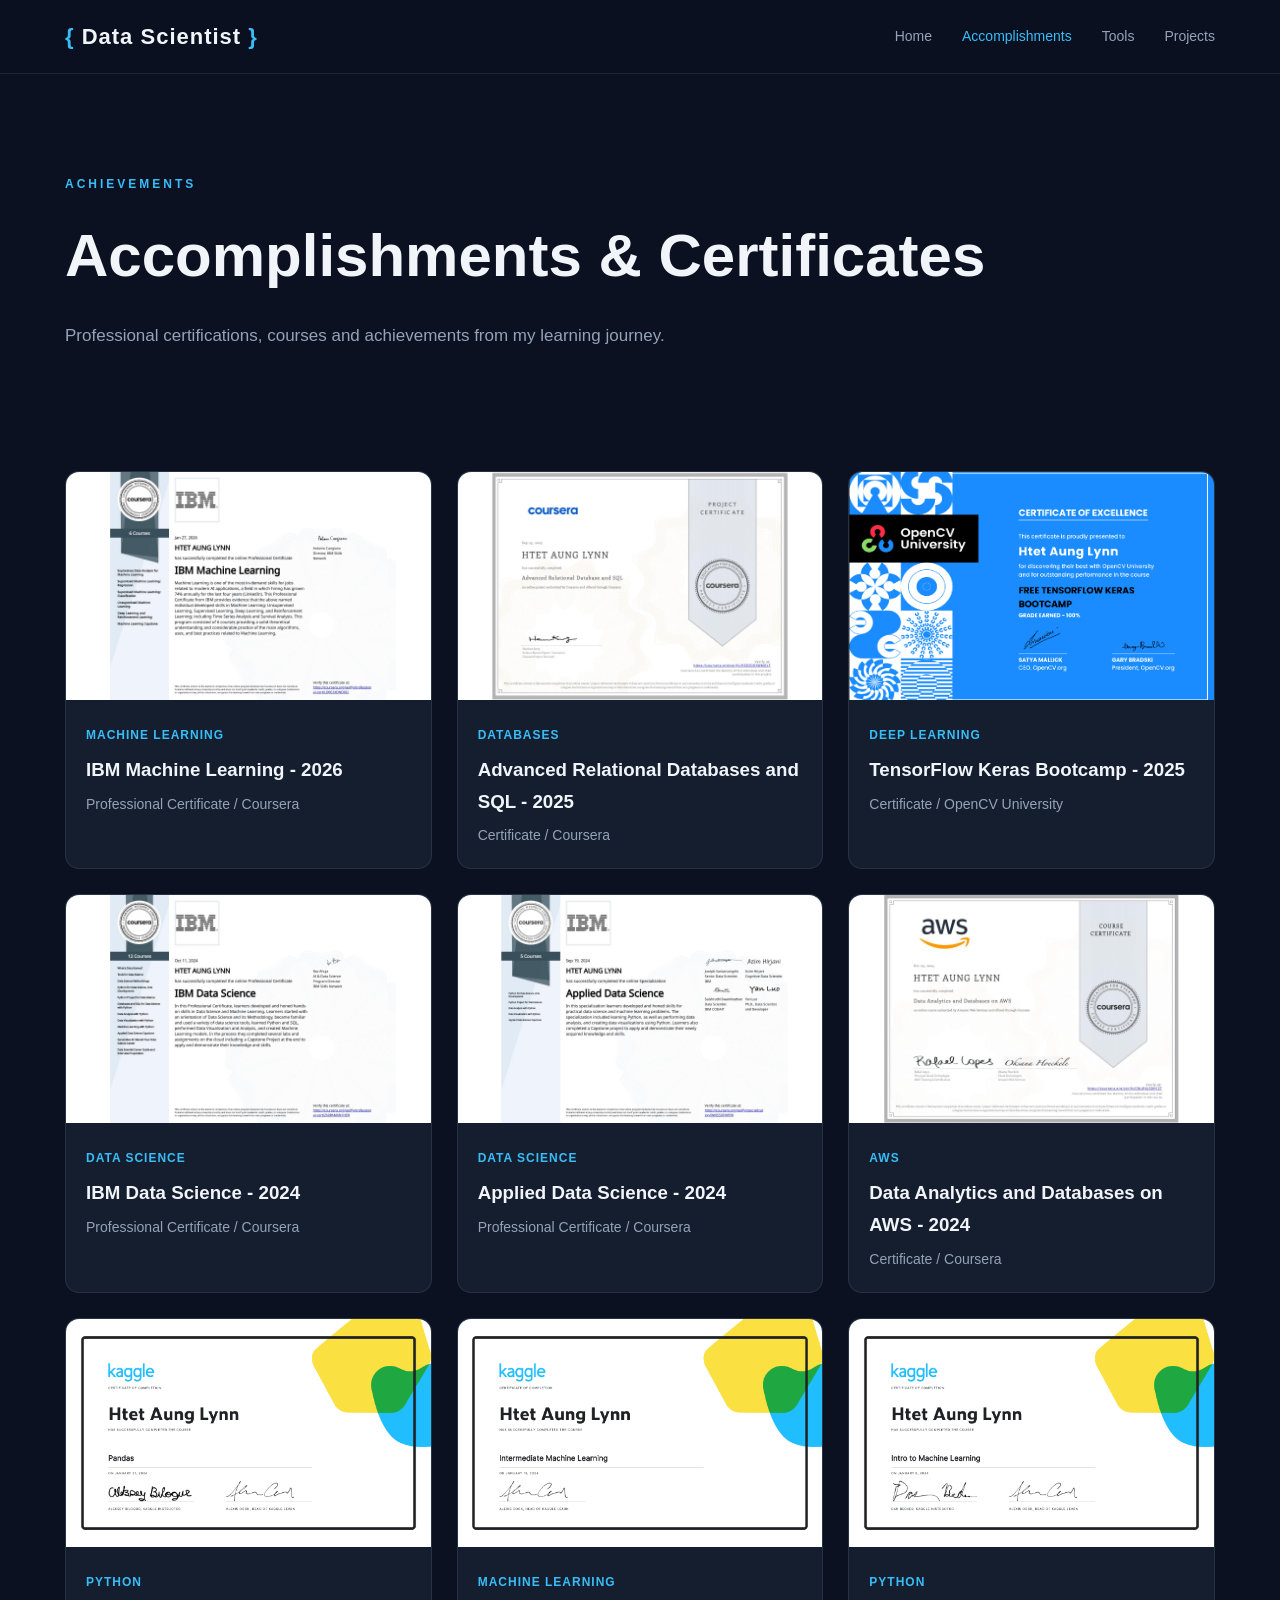
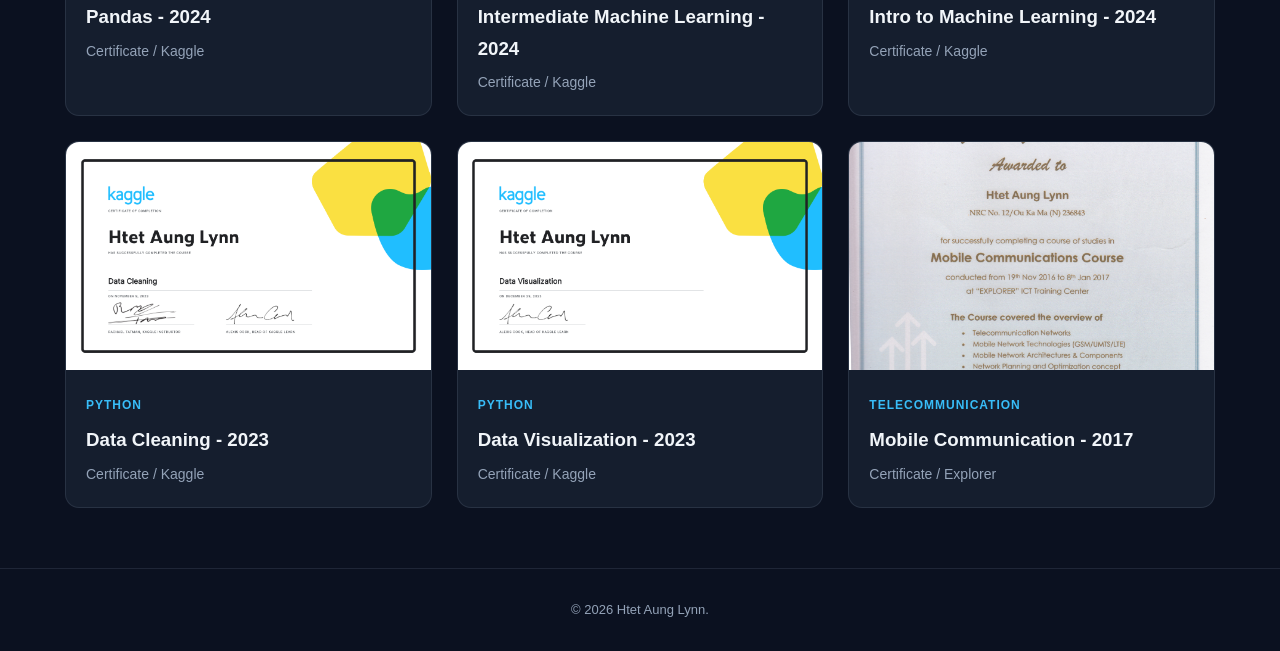
==== accomplishments.html @ 270af7d4 "updated project" ====
<!DOCTYPE html>
<html lang="en">
<head>

    <meta charset="UTF-8">
    <meta name="viewport" content="width=device-width, initial-scale=1.0">

    <title>Accomplishments | Your Name</title>

    <link rel="stylesheet" href="css/style.css">

</head>

<body>

<header class="navbar">

    <div class="nav-container">

        <a href="index.html" class="logo">
            <span class="logo-bracket">{</span>
            Data Scientist
            <span class="logo-bracket">}</span>
        </a>

        <nav>
            <a href="index.html">Home</a>
            <a href="accomplishments.html" class="active">
                Accomplishments
            </a>
            <a href="tools.html">Tools</a>
            <a href="projects.html">Projects</a>
        </nav>

    </div>

</header>


<main>

<section class="page-header">

    <p class="section-label">
        ACHIEVEMENTS
    </p>

    <h1>
        Accomplishments & <span>Certificates</span>
    </h1>

    <p>
        Professional certifications, courses and achievements
        from my learning journey.
    </p>

</section>


<section class="section">

    <div class="certificate-grid">


        <!-- CERTIFICATE 1 -->
        <article class="certificate-card">

            <a
                href="https://coursera.org/share/52218aaac02db704bbf2cb721edeb2ae"
                target="_blank"
                rel="noopener noreferrer"
            >

                <div class="certificate-thumbnail">

                    <img
                        src="assets/certificates/IBM ML Professional Certificate.jpeg"
                        alt="Machine Learning Certificate"
                    >

                    <div class="thumbnail-overlay">
                        View Certificate ↗
                    </div>

                </div>

            </a>

            <div class="certificate-content">

                <span>
                    Machine Learning
                </span>

                <h3>
                    IBM Machine Learning - 2026
                </h3>

                <p>
                    Professional Certificate / Coursera
                </p>

            </div>

        </article>

        <!-- CERTIFICATE 2 -->

        <article class="certificate-card">

            <a
                href="https://coursera.org/share/31aad1fbf81365c513f092770e7d085b"
                target="_blank"
                rel="noopener noreferrer"
            >

                <div class="certificate-thumbnail">

                    <img
                        src="assets/certificates/Advanced Relational Databases and SQL.jpeg"
                        alt="SQL Certificate"
                    >

                    <div class="thumbnail-overlay">
                        View Certificate ↗
                    </div>

                </div>

            </a>

            <div class="certificate-content">

                <span>
                    Databases
                </span>

                <h3>
                    Advanced Relational Databases and SQL - 2025
                </h3>

                <p>
                    Certificate / Coursera
                </p>

            </div>

        </article>

        <!-- CERTIFICATE 3 -->
        <article class="certificate-card">

            <a
                href="https://courses.opencv.org/certificates/101e56e16ba241e18386dcf1e3787c01"
                target="_blank"
                rel="noopener noreferrer"
            >

                <div class="certificate-thumbnail">

                    <img
                        src="assets/certificates/TensorFlow Keras Bootcamp.png"
                        alt="Deep Learning Certificate"
                    >

                    <div class="thumbnail-overlay">
                        View Certificate ↗
                    </div>

                </div>

            </a>

            <div class="certificate-content">

                <span>
                    Deep Learning
                </span>

                <h3>
                    TensorFlow Keras Bootcamp - 2025
                </h3>

                <p>
                    Certificate / OpenCV University
                </p>

            </div>

        </article>


         <!-- CERTIFICATE 4 -->

        <article class="certificate-card">

            <a
                href="https://coursera.org/share/b3f3ed6c0f04268864abe30772908387"
                target="_blank"
                rel="noopener noreferrer"
            >

                <div class="certificate-thumbnail">

                    <img
                        src="assets/certificates/IBM DS Professional Certificate.jpeg"
                        alt="Data Science Certificate"
                    >

                    <div class="thumbnail-overlay">
                        View Certificate ↗
                    </div>

                </div>

            </a>

            <div class="certificate-content">

                <span>
                    Data Science
                </span>

                <h3>
                    IBM Data Science - 2024
                </h3>

                <p>
                    Professional Certificate / Coursera
                </p>

            </div>

        </article>


        <!-- CERTIFICATE 5 -->
        <article class="certificate-card">

            <a
                href="https://coursera.org/share/ef9991bd92791e7d59297984baf803f2"
                target="_blank"
                rel="noopener noreferrer"
            >

                <div class="certificate-thumbnail">

                    <img
                        src="assets/certificates/Applied DS ProfessionalCertificate.jpeg"
                        alt="Data Science Certificate"
                    >

                    <div class="thumbnail-overlay">
                        View Certificate ↗
                    </div>

                </div>

            </a>

            <div class="certificate-content">

                <span>
                    Data Science
                </span>

                <h3>
                    Applied Data Science - 2024
                </h3>

                <p>
                    Professional Certificate / Coursera
                </p>

            </div>

        </article>


        <!-- CERTIFICATE 6 -->

        <article class="certificate-card">

            <a
                href="https://coursera.org/share/c3947a4b3f90aef9018c26f62bd3123c"
                target="_blank"
                rel="noopener noreferrer"
            >

                <div class="certificate-thumbnail">

                    <img
                        src="assets/certificates/Data Analytics and Databases on AWS.jpeg"
                        alt="AWS Certificate"
                    >

                    <div class="thumbnail-overlay">
                        View Certificate ↗
                    </div>

                </div>

            </a>

            <div class="certificate-content">

                <span>
                    AWS
                </span>

                <h3>
                    Data Analytics and Databases on AWS - 2024
                </h3>

                <p>
                    Certificate / Coursera
                </p>

            </div>

        </article>


        <!-- CERTIFICATE 7 -->
        <article class="certificate-card">

            <a
                href="https://www.kaggle.com/learn/certification/htetaunglynn/pandas"
                target="_blank"
                rel="noopener noreferrer"
            >

                <div class="certificate-thumbnail">

                    <img
                        src="assets/certificates/Pandas.png"
                        alt="Python Certificate"
                    >

                    <div class="thumbnail-overlay">
                        View Certificate ↗
                    </div>

                </div>

            </a>

            <div class="certificate-content">

                <span>
                    Python
                </span>

                <h3>
                    Pandas - 2024
                </h3>

                <p>
                    Certificate / Kaggle
                </p>

            </div>

        </article>


        <!-- CERTIFICATE 8 -->
        <article class="certificate-card">

            <a
                href="https://www.kaggle.com/learn/certification/htetaunglynn/intermediate-machine-learning"
                target="_blank"
                rel="noopener noreferrer"
            >

                <div class="certificate-thumbnail">

                    <img
                        src="assets/certificates/Intermediate ML.png"
                        alt="ML Certificate"
                    >

                    <div class="thumbnail-overlay">
                        View Certificate ↗
                    </div>

                </div>

            </a>

            <div class="certificate-content">

                <span>
                    Machine Learning
                </span>

                <h3>
                    Intermediate Machine Learning - 2024
                </h3>

                <p>
                    Certificate / Kaggle
                </p>

            </div>

        </article>


        <!-- CERTIFICATE 9 -->
        <article class="certificate-card">

            <a
                href="https://www.kaggle.com/learn/certification/htetaunglynn/intro-to-machine-learning"
                target="_blank"
                rel="noopener noreferrer"
            >

                <div class="certificate-thumbnail">

                    <img
                        src="assets/certificates/Intro to ML.png"
                        alt="Machine Learning Certificate"
                    >

                    <div class="thumbnail-overlay">
                        View Certificate ↗
                    </div>

                </div>

            </a>

            <div class="certificate-content">

                <span>
                    Python
                </span>

                <h3>
                    Intro to Machine Learning - 2024
                </h3>

                <p>
                    Certificate / Kaggle
                </p>

            </div>

        </article>


         <!-- CERTIFICATE 10-->
        <article class="certificate-card">

            <a
                href="https://www.kaggle.com/learn/certification/htetaunglynn/data-cleaning"
                target="_blank"
                rel="noopener noreferrer"
            >

                <div class="certificate-thumbnail">

                    <img
                        src="assets/certificates/Data Cleaning.png"
                        alt="Data Cleaning Certificate"
                    >

                    <div class="thumbnail-overlay">
                        View Certificate ↗
                    </div>

                </div>

            </a>

            <div class="certificate-content">

                <span>
                    Python
                </span>

                <h3>
                    Data Cleaning - 2023
                </h3>

                <p>
                    Certificate / Kaggle
                </p>

            </div>

        </article>


        <!-- CERTIFICATE 11 -->

        <article class="certificate-card">

            <a
                href="https://www.kaggle.com/learn/certification/htetaunglynn/data-visualization"
                target="_blank"
                rel="noopener noreferrer"
            >

                <div class="certificate-thumbnail">

                    <img
                        src="assets/certificates/Data Visualization.png"
                        alt="Data Visualization Certificate"
                    >

                    <div class="thumbnail-overlay">
                        View Certificate ↗
                    </div>

                </div>

            </a>

            <div class="certificate-content">

                <span>
                    Python
                </span>

                <h3>
                    Data Visualization - 2023
                </h3>

                <p>
                    Certificate / Kaggle
                </p>

            </div>

        </article>


        <!-- CERTIFICATE 12 -->
        <article class="certificate-card">

            <a
                href="https://drive.google.com/file/d/1hGk6SyRWwu_gIDI6Ja1L5zTV8Dnj66u2/view?usp=sharing"
                target="_blank"
                rel="noopener noreferrer"
            >

                <div class="certificate-thumbnail">

                    <img
                        src="assets/certificates/Mobile Communication.jpg"
                        alt="Telecommunication Certificate"
                    >

                    <div class="thumbnail-overlay">
                        View Certificate ↗
                    </div>

                </div>

            </a>

            <div class="certificate-content">

                <span>
                    Telecommunication
                </span>

                <h3>
                    Mobile Communication - 2017
                </h3>

                <p>
                    Certificate / Explorer
                </p>

            </div>

        </article>


    </div>

</section>

</main>


<footer>

    <p>
        © <span id="year"></span> Htet Aung Lynn.
    </p>

</footer>


<script src="js/script.js"></script>

</body>
</html>
---- css/style.css ----
/* ==============================
   GLOBAL
================================ */

* {
    margin: 0;
    padding: 0;
    box-sizing: border-box;
}

:root {
    --bg: #0b1120;
    --bg-secondary: #111827;
    --card: #151e2e;

    --text: #f1f5f9;
    --text-secondary: #94a3b8;

    --accent: #38bdf8;
    --accent-dark: #0284c7;

    --border: rgba(148, 163, 184, 0.15);

    --max-width: 1200px;
}

html {
    scroll-behavior: smooth;
}

body {
    font-family:
        Inter,
        -apple-system,
        BlinkMacSystemFont,
        "Segoe UI",
        sans-serif;

    background: var(--bg);
    color: var(--text);

    line-height: 1.7;
}


/* ==============================
   NAVBAR
================================ */

.navbar {
    position: sticky;
    top: 0;

    z-index: 1000;

    background: rgba(11, 17, 32, 0.9);

    backdrop-filter: blur(12px);

    border-bottom: 1px solid var(--border);
}

.nav-container {
    max-width: var(--max-width);

    margin: auto;

    padding: 18px 25px;

    display: flex;

    align-items: center;

    justify-content: space-between;
}

.logo {
    text-decoration: none;

    color: var(--text);

    font-size: 22px;

    font-weight: 800;

    letter-spacing: 1px;
}

.logo-bracket {
    color: var(--accent);
}

nav {
    display: flex;

    gap: 30px;
}

nav a {
    color: var(--text-secondary);

    text-decoration: none;

    font-size: 14px;

    font-weight: 500;

    transition: 0.3s;
}

nav a:hover,
nav a.active {
    color: var(--accent);
}


/* ==============================
   HERO
================================ */

.hero {
    min-height: 65vh;

    max-width: var(--max-width);

    margin: auto;

    padding: 80px 25px;

    display: grid;

    grid-template-columns: 1.5fr 0.7fr;

    gap: 60px;

    align-items: center;
}

.hero-content {
    max-width: 800px;
}

.hero-tag {
    color: var(--accent);

    font-size: 13px;

    font-weight: 700;

    letter-spacing: 3px;

    margin-bottom: 20px;
}

.hero h1 {
    font-size: clamp(40px, 6vw, 78px);

    line-height: 1.1;

    margin-bottom: 15px;

    white-space: nowrap;
}

.hero h1 span {
    color: var(--accent);
}

.hero h2 {
    font-size: clamp(22px, 3vw, 32px);

    color: var(--text-secondary);

    font-weight: 500;

    margin-bottom: 25px;
}

.hero-description {
    color: var(--text-secondary);

    font-size: 18px;

    max-width: 650px;

    margin-bottom: 35px;
}


/* ==============================
   HERO PHOTO
================================ */

.hero-photo {
    display: flex;

    justify-content: center;

    align-items: center;
}

.photo-frame {
    width: 320px;

    height: 390px;

    position: relative;

    padding: 6px;

    border-radius: 20px;

    background:
        linear-gradient(
            135deg,
            var(--accent),
            transparent 70%
        );

    box-shadow:
        0 25px 60px rgba(0, 0, 0, 0.35);
}

.photo-frame img {
    width: 100%;

    height: 100%;

    display: block;

    object-fit: cover;

    object-position: center;

    border-radius: 15px;

    background: var(--card);
}


/* ==============================
   BUTTONS
================================ */

.hero-buttons {
    display: flex;

    gap: 12px;

    flex-wrap: wrap;
}

.btn {
    display: inline-block;

    padding: 12px 22px;

    border-radius: 8px;

    text-decoration: none;

    font-weight: 600;

    transition: 0.3s;

    white-space: nowrap;
}

.primary-btn {
    background: var(--accent);

    color: #06121c;
}

.primary-btn:hover {
    background: #7dd3fc;

    transform: translateY(-2px);
}

.secondary-btn {
    border: 1px solid var(--border);

    color: var(--text);
}

.secondary-btn:hover {
    border-color: var(--accent);

    color: var(--accent);

    transform: translateY(-2px);
}


/* ==============================
   SECTIONS
================================ */

.section {
    max-width: var(--max-width);

    margin: auto;

    padding: 60px 25px;
}

.section-heading {
    margin-bottom: 45px;
}

.section-label {
    color: var(--accent);

    font-size: 12px;

    font-weight: 700;

    letter-spacing: 3px;

    margin-bottom: 10px;
}

.section-heading h2 {
    font-size: 38px;

    line-height: 1.2;
}


/* ==============================
   ABOUT - ENHANCED
================================ */

.about-grid {
    display: grid;

    grid-template-columns: 1.5fr 1fr;

    gap: 60px;

    align-items: start;
}

.about-text p {
    color: var(--text-secondary);

    font-size: 17px;

    margin-bottom: 20px;
}

.about-title {
    color: var(--accent);

    font-size: 16px;

    letter-spacing: 1.5px;

    line-height: 1.6;

    margin-bottom: 25px;
}

.about-card {
    background: var(--card);

    border: 1px solid var(--border);

    border-radius: 14px;

    padding: 25px;
}

.info-item {
    display: flex;

    justify-content: space-between;

    gap: 20px;

    padding: 15px 0;

    border-bottom: 1px solid var(--border);
}

.info-item:last-child {
    border-bottom: none;
}

.info-item span {
    color: var(--text-secondary);
}

.info-item strong {
    text-align: right;
}


/* ==============================
   FEATURE PROJECTS IN ABOUT
================================ */

.about-features {
    margin-top: 70px;
}

.about-features > h3,
.toolkit-section > h3 {
    font-size: 25px;

    margin-bottom: 25px;
}

.feature-project-list {
    display: grid;

    gap: 15px;
}

.feature-project {
    display: grid;

    grid-template-columns: 55px 1fr;

    gap: 20px;

    padding: 22px;

    background: var(--card);

    border: 1px solid var(--border);

    border-radius: 12px;

    transition: 0.3s;
}

.feature-project:hover {
    border-color: var(--accent);

    transform: translateX(5px);
}

.feature-number {
    color: var(--accent);

    font-size: 14px;

    font-weight: 800;

    padding-top: 3px;
}

.feature-project h4 {
    font-size: 17px;

    margin-bottom: 7px;
}

.feature-project p {
    color: var(--text-secondary);

    font-size: 14px;

    line-height: 1.7;
}


/* ==============================
   TECHNICAL TOOLKIT
================================ */

.toolkit-section {
    margin-top: 70px;
}

.toolkit-grid {
    display: grid;

    grid-template-columns:
        repeat(2, 1fr);

    gap: 15px;
}

.toolkit-item {
    padding: 20px;

    background: var(--card);

    border: 1px solid var(--border);

    border-radius: 10px;
}

.toolkit-item span {
    display: block;

    color: var(--accent);

    font-size: 13px;

    font-weight: 700;

    margin-bottom: 8px;
}

.toolkit-item p {
    color: var(--text-secondary);

    font-size: 14px;
}


/* ==============================
   CAREER OBJECTIVE
================================ */

.career-objective {
    margin-top: 70px;

    padding: 35px;

    text-align: center;

    background:
        linear-gradient(
            135deg,
            rgba(56, 189, 248, 0.08),
            rgba(56, 189, 248, 0.02)
        );

    border: 1px solid rgba(56, 189, 248, 0.2);

    border-radius: 14px;
}

.career-objective h3 {
    font-size: 24px;

    margin-bottom: 8px;
}

.career-objective p:last-child {
    color: var(--text-secondary);

    font-size: 15px;
}


/* ==============================
   SKILLS
================================ */

.skills-section {
    background: var(--bg-secondary);
}

.skills-grid {
    display: grid;

    grid-template-columns:
        repeat(3, 1fr);

    gap: 20px;
}

.skill-card {
    background: var(--card);

    border: 1px solid var(--border);

    border-radius: 12px;

    padding: 25px;

    transition: 0.3s;
}

.skill-card:hover {
    transform: translateY(-5px);

    border-color: var(--accent);
}

.skill-icon {
    color: var(--accent);

    font-weight: 800;

    font-size: 18px;

    margin-bottom: 15px;
}

.skill-card h3 {
    margin-bottom: 5px;
}

.skill-card p {
    color: var(--text-secondary);

    font-size: 14px;
}


/* ==============================
   PAGE HEADER
================================ */

.page-header {
    max-width: var(--max-width);

    margin: auto;

    padding: 100px 25px 60px;
}

.page-header h1 {
    font-size: clamp(40px, 6vw, 60px);

    margin-bottom: 15px;
}

.page-header > p:last-child {
    color: var(--text-secondary);

    max-width: 650px;

    font-size: 17px;
}


/* ==============================
   CERTIFICATES
================================ */

.certificate-grid {
    display: grid;

    grid-template-columns:
        repeat(3, 1fr);

    gap: 25px;
}

.certificate-card {
    background: var(--card);

    border: 1px solid var(--border);

    border-radius: 14px;

    overflow: hidden;

    transition: 0.3s;
}

.certificate-card:hover {
    transform: translateY(-5px);

    border-color: var(--accent);
}

.certificate-thumbnail {
    position: relative;

    aspect-ratio: 16 / 10;

    overflow: hidden;
}

.certificate-thumbnail img {
    width: 100%;

    height: 100%;

    object-fit: cover;

    display: block;

    transition: 0.4s;
}

.thumbnail-overlay {
    position: absolute;

    inset: 0;

    display: flex;

    align-items: center;

    justify-content: center;

    background: rgba(2, 132, 199, 0.8);

    color: white;

    font-weight: 700;

    opacity: 0;

    transition: 0.3s;
}

.certificate-thumbnail:hover img {
    transform: scale(1.05);
}

.certificate-thumbnail:hover .thumbnail-overlay {
    opacity: 1;
}

.certificate-content {
    padding: 20px;
}

.certificate-content span,
.project-category,
.tool-category {
    color: var(--accent);

    font-size: 12px;

    font-weight: 700;

    text-transform: uppercase;

    letter-spacing: 1px;
}

.certificate-content h3 {
    margin: 7px 0;
}

.certificate-content p {
    color: var(--text-secondary);

    font-size: 14px;
}


/* ==============================
   PROJECTS
================================ */

.project-preview-grid,
.projects-grid {
    display: grid;

    grid-template-columns:
        repeat(3, 1fr);

    gap: 25px;
}

.project-card,
.portfolio-project {
    background: var(--card);

    border: 1px solid var(--border);

    border-radius: 14px;

    overflow: hidden;

    transition: 0.3s;
}

.project-card:hover,
.portfolio-project:hover {
    transform: translateY(-5px);

    border-color: var(--accent);
}

.project-image {
    height: 200px;

    display: flex;

    align-items: center;

    justify-content: center;

    background:
        linear-gradient(
            135deg,
            #111827,
            #1e293b
        );

    color: var(--accent);

    font-size: 13px;

    font-weight: 800;

    letter-spacing: 2px;
}

.project-content {
    padding: 22px;
}

.project-content h3 {
    margin: 8px 0 10px;

    font-size: 20px;
}

.project-content p {
    color: var(--text-secondary);

    font-size: 14px;

    margin-bottom: 15px;
}

.project-content a,
.tool-content a {
    color: var(--accent);

    text-decoration: none;

    font-weight: 600;

    font-size: 14px;
}

.project-tech,
.tool-tech {
    display: flex;

    gap: 7px;

    flex-wrap: wrap;

    margin-bottom: 18px;
}

.project-tech span,
.tool-tech span {
    background: rgba(56, 189, 248, 0.08);

    border: 1px solid rgba(56, 189, 248, 0.15);

    color: var(--text-secondary);

    padding: 4px 8px;

    border-radius: 5px;

    font-size: 11px;
}


/* ==============================
   PROJECT FILTERS
================================ */

.project-filters {
    display: flex;

    gap: 10px;

    flex-wrap: wrap;

    margin-bottom: 35px;
}

.filter-btn {
    background: transparent;

    border: 1px solid var(--border);

    color: var(--text-secondary);

    padding: 9px 18px;

    border-radius: 20px;

    cursor: pointer;

    transition: 0.3s;
}

.filter-btn:hover,
.filter-btn.active {
    background: var(--accent);

    color: #06121c;

    border-color: var(--accent);
}


/* ==============================
   TOOLS
================================ */

.tools-grid {
    display: grid;

    grid-template-columns:
        repeat(2, 1fr);

    gap: 25px;
}

.tool-card {
    display: grid;

    grid-template-columns: 100px 1fr;

    gap: 25px;

    background: var(--card);

    border: 1px solid var(--border);

    border-radius: 14px;

    padding: 25px;

    transition: 0.3s;
}

.tool-card:hover {
    transform: translateY(-5px);

    border-color: var(--accent);
}

.tool-icon {
    height: 100px;

    width: 100px;

    display: flex;

    align-items: center;

    justify-content: center;

    background: var(--bg-secondary);

    border-radius: 12px;

    color: var(--accent);

    font-weight: 800;

    font-size: 20px;
}

.tool-content h3 {
    margin: 5px 0 10px;
}

.tool-content p {
    color: var(--text-secondary);

    font-size: 14px;

    margin-bottom: 15px;
}


/* ==============================
   CENTER BUTTON
================================ */

.center-button {
    text-align: center;

    margin-top: 45px;
}


/* ==============================
   FOOTER
================================ */

footer {
    border-top: 1px solid var(--border);

    padding: 30px 25px;

    text-align: center;

    color: var(--text-secondary);

    font-size: 13px;
}


/* ==============================
   RESPONSIVE - TABLET
================================ */

@media (max-width: 900px) {

    /* NAVBAR */

    .nav-container {
        padding-left: 20px;
        padding-right: 20px;
    }


    /* HERO */

    .hero {
        grid-template-columns: 1fr;

        text-align: center;

        gap: 50px;

        padding: 80px 25px;
    }

    .hero-content {
        max-width: 800px;

        margin: auto;
    }

    .hero-description {
        margin-left: auto;

        margin-right: auto;
    }

    .hero-buttons {
        justify-content: center;
    }

    .hero-photo {
        order: -1;
    }


    /* ABOUT */

    .about-grid {
        grid-template-columns: 1fr;
    }


    /* SKILLS */

    .skills-grid {
        grid-template-columns:
            repeat(2, 1fr);
    }


    /* CERTIFICATES */

    .certificate-grid {
        grid-template-columns:
            repeat(2, 1fr);
    }


    /* PROJECTS */

    .project-preview-grid,
    .projects-grid {
        grid-template-columns:
            repeat(2, 1fr);
    }


    /* TOOLS */

    .tools-grid {
        grid-template-columns: 1fr;
    }

}


/* ==============================
   RESPONSIVE - MOBILE
================================ */

@media (max-width: 650px) {

    /* NAVBAR */

    .nav-container {
        flex-direction: column;

        gap: 15px;
    }

    nav {
        gap: 15px;

        flex-wrap: wrap;

        justify-content: center;
    }


    /* HERO */

    .hero {
        padding: 70px 20px;

        gap: 40px;
    }

    .hero h1 {
        white-space: normal;

        font-size: 42px;
    }

    .hero-tag {
        font-size: 11px;

        letter-spacing: 2px;
    }

    .hero h2 {
        font-size: 23px;
    }

    .hero-description {
        font-size: 16px;
    }

    .hero-buttons {
        flex-direction: column;

        align-items: stretch;

        max-width: 350px;

        margin: auto;
    }

    .hero-buttons .btn {
        text-align: center;

        width: 100%;
    }


    /* PROFILE PHOTO */

    .photo-frame {
        width: 260px;

        height: 320px;
    }


    /* SECTIONS */

    .section {
        padding: 70px 20px;
    }

    .section-heading h2 {
        font-size: 32px;
    }


    /* SKILLS */

    .skills-grid {
        grid-template-columns: 1fr;
    }


    /* CERTIFICATES */

    .certificate-grid {
        grid-template-columns: 1fr;
    }


    /* PROJECTS */

    .project-preview-grid,
    .projects-grid {
        grid-template-columns: 1fr;
    }


    /* TOOLS */

    .tool-card {
        grid-template-columns: 1fr;
    }

    .tool-icon {
        width: 70px;

        height: 70px;
    }


    /* ABOUT */

    .toolkit-grid {
        grid-template-columns: 1fr;
    }

    .feature-project {
        grid-template-columns: 40px 1fr;
    }

    .career-objective {
        padding: 25px 18px;
    }

    .career-objective h3 {
        font-size: 20px;
    }

}
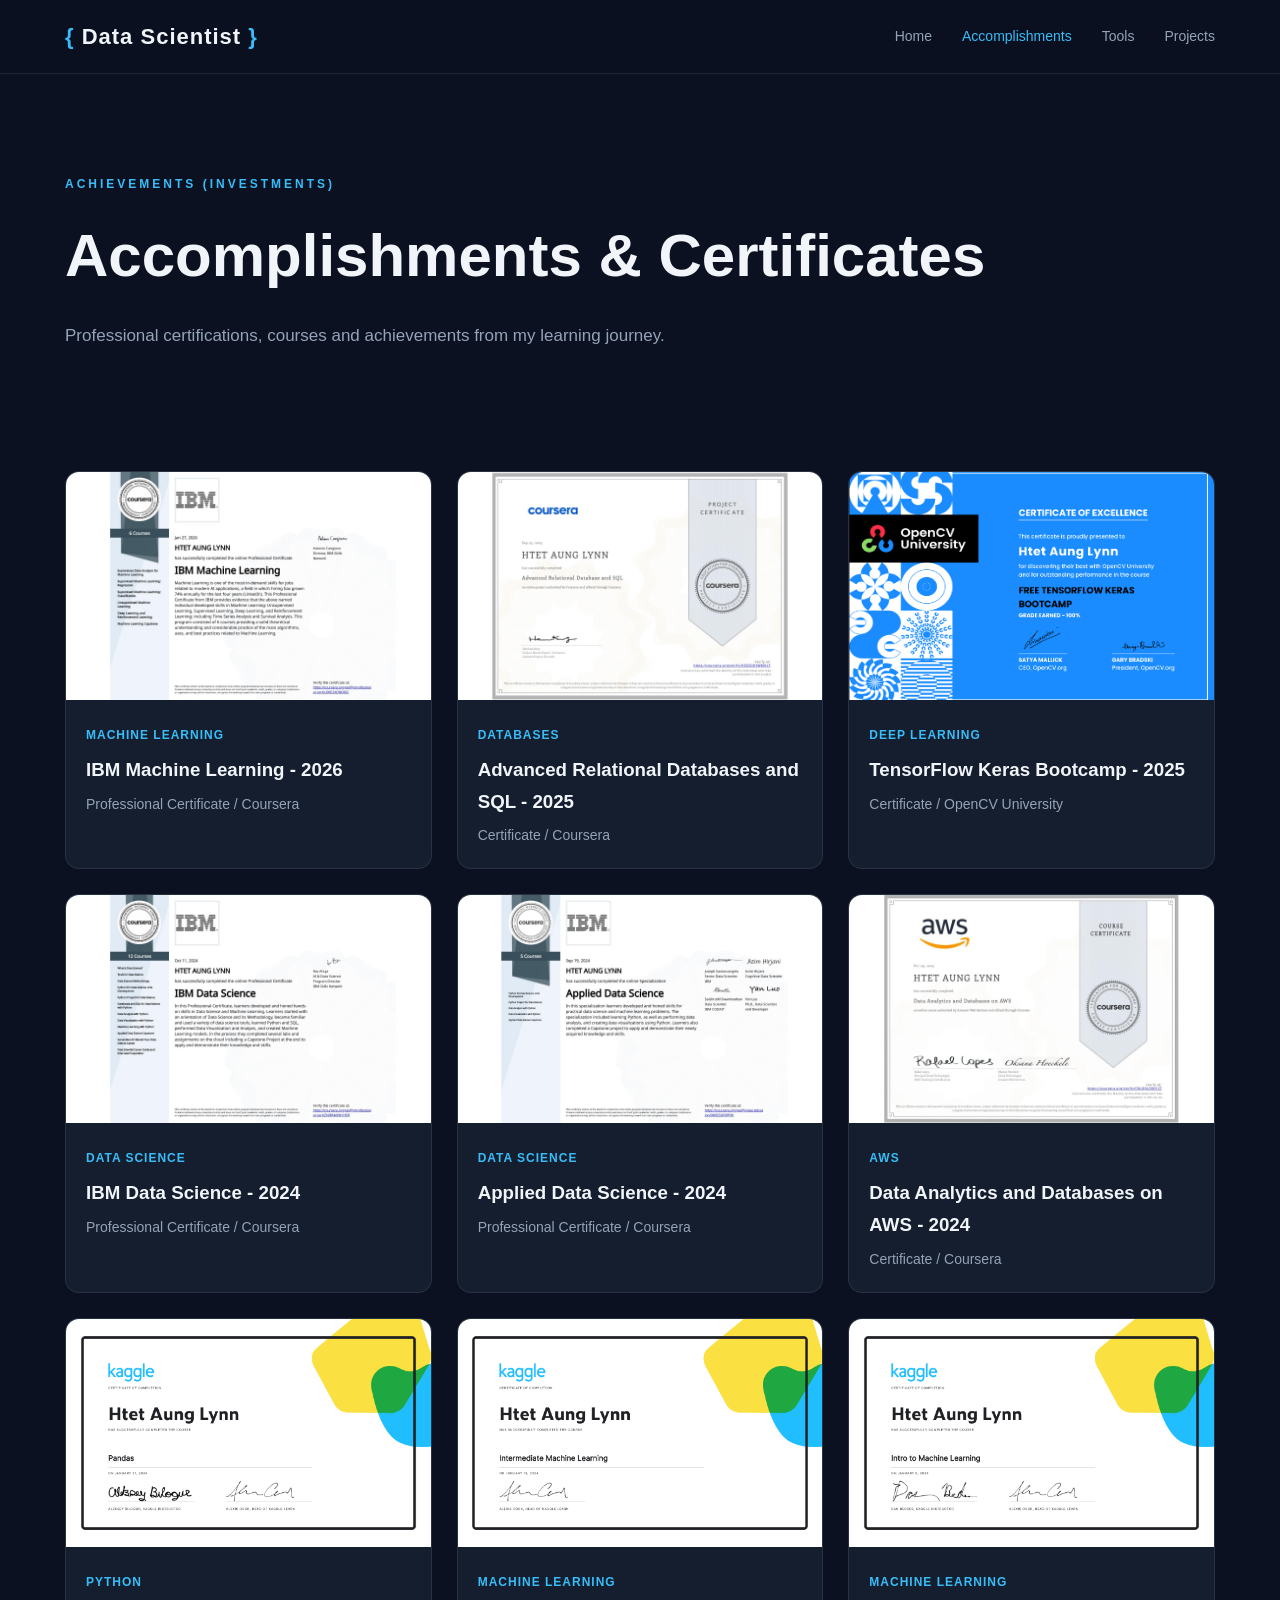
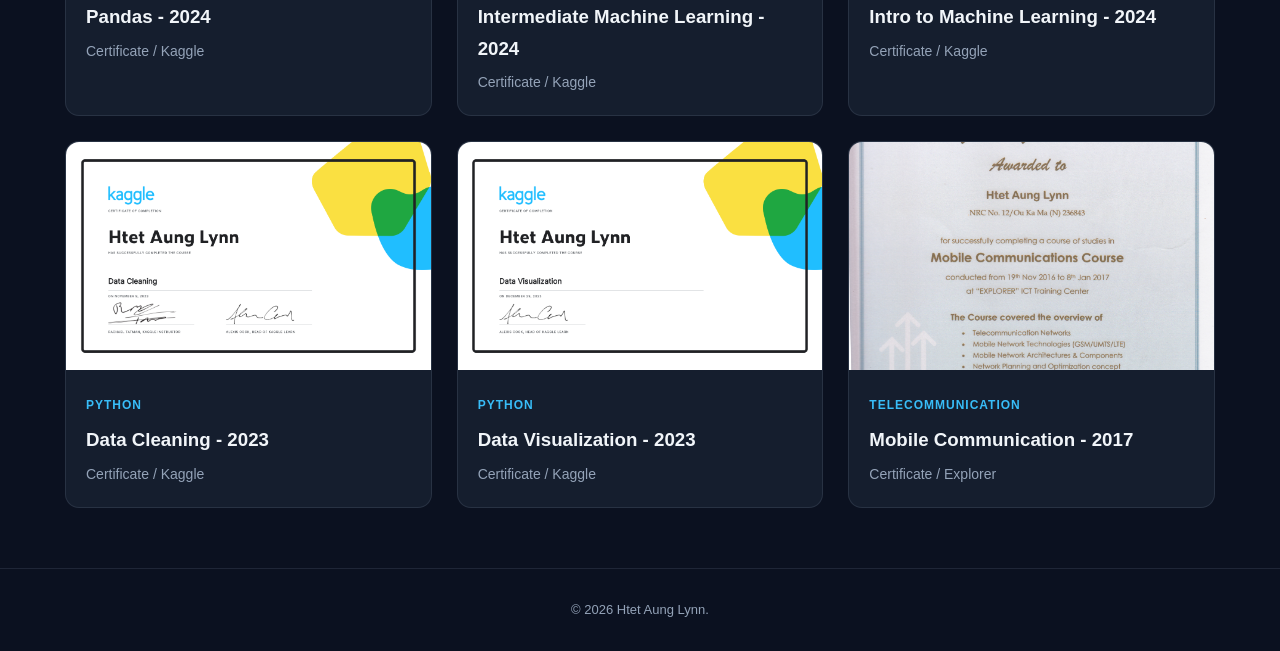
==== commit a2115359: "updated" ====
--- a/accomplishments.html
+++ b/accomplishments.html
@@ -5,7 +5,7 @@
     <meta charset="UTF-8">
     <meta name="viewport" content="width=device-width, initial-scale=1.0">
 
-    <title>Accomplishments | Your Name</title>
+    <title>ACCOMPLISHMENTS</title>
 
     <link rel="stylesheet" href="css/style.css">
 
@@ -42,7 +42,7 @@
 <section class="page-header">
 
     <p class="section-label">
-        ACHIEVEMENTS
+        ACHIEVEMENTS (INVESTMENTS)
     </p>
 
     <h1>
@@ -434,7 +434,7 @@
             <div class="certificate-content">
 
                 <span>
-                    Python
+                    Machine Learning
                 </span>
 
                 <h3>
--- a/css/style.css
+++ b/css/style.css
@@ -294,6 +294,113 @@
 
 
 /* ==============================
+   RECOMMENDATION LETTER BUTTON
+================================ */
+
+.recommendation-btn {
+    background: var(--accent);
+
+    color: #06121c;
+
+    border: 1px solid var(--accent);
+
+    font-weight: 700;
+
+    box-shadow:
+        0 8px 25px rgba(56, 189, 248, 0.20);
+}
+
+.recommendation-btn:hover {
+    background: #7dd3fc;
+
+    color: #06121c;
+
+    border-color: #7dd3fc;
+
+    transform: translateY(-3px);
+
+    box-shadow:
+        0 12px 30px rgba(56, 189, 248, 0.30);
+}
+
+
+/* ==============================
+   SOCIAL / CONTACT LINKS
+================================ */
+
+.social-links {
+    display: flex;
+    align-items: center;
+    gap: 10px;
+    margin-top: 28px;
+    flex-wrap: wrap;
+}
+
+.social-link {
+    display: inline-flex;
+    align-items: center;
+    gap: 8px;
+    padding: 8px 12px;
+    border: 1px solid var(--border);
+    border-radius: 8px;
+    background: rgba(255, 255, 255, 0.02);
+    color: var(--text-secondary);
+    text-decoration: none;
+    font-size: 13px;
+    font-weight: 600;
+    transition:
+        transform 0.3s,
+        border-color 0.3s,
+        color 0.3s,
+        background 0.3s;
+}
+
+.social-link:hover {
+    color: var(--text);
+    border-color: var(--accent);
+    background: rgba(56, 189, 248, 0.06);
+    transform: translateY(-3px);
+}
+
+.social-logo {
+    width: 24px;
+    height: 24px;
+    display: flex;
+    align-items: center;
+    justify-content: center;
+    border-radius: 6px;
+    font-size: 11px;
+    font-weight: 800;
+    letter-spacing: -0.3px;
+    flex-shrink: 0;
+    color: var(--text);
+}
+
+.linkedin-logo {
+    background: #0a66c2;
+}
+
+.github-logo {
+    background: #24292f;
+}
+
+.whatsapp-logo {
+    background: #25d366;
+}
+
+.line-logo {
+    background: #06c755;
+    font-size: 8px;
+    letter-spacing: -0.5px;
+}
+
+.gmail-logo {
+    background: #ea4335;
+    font-size: 15px;
+}
+
+
+/* ==============================
    SECTIONS
 ================================ */
 
@@ -626,7 +733,7 @@
 .page-header > p:last-child {
     color: var(--text-secondary);
 
-    max-width: 650px;
+    max-width: 1000px;
 
     font-size: 17px;
 }
